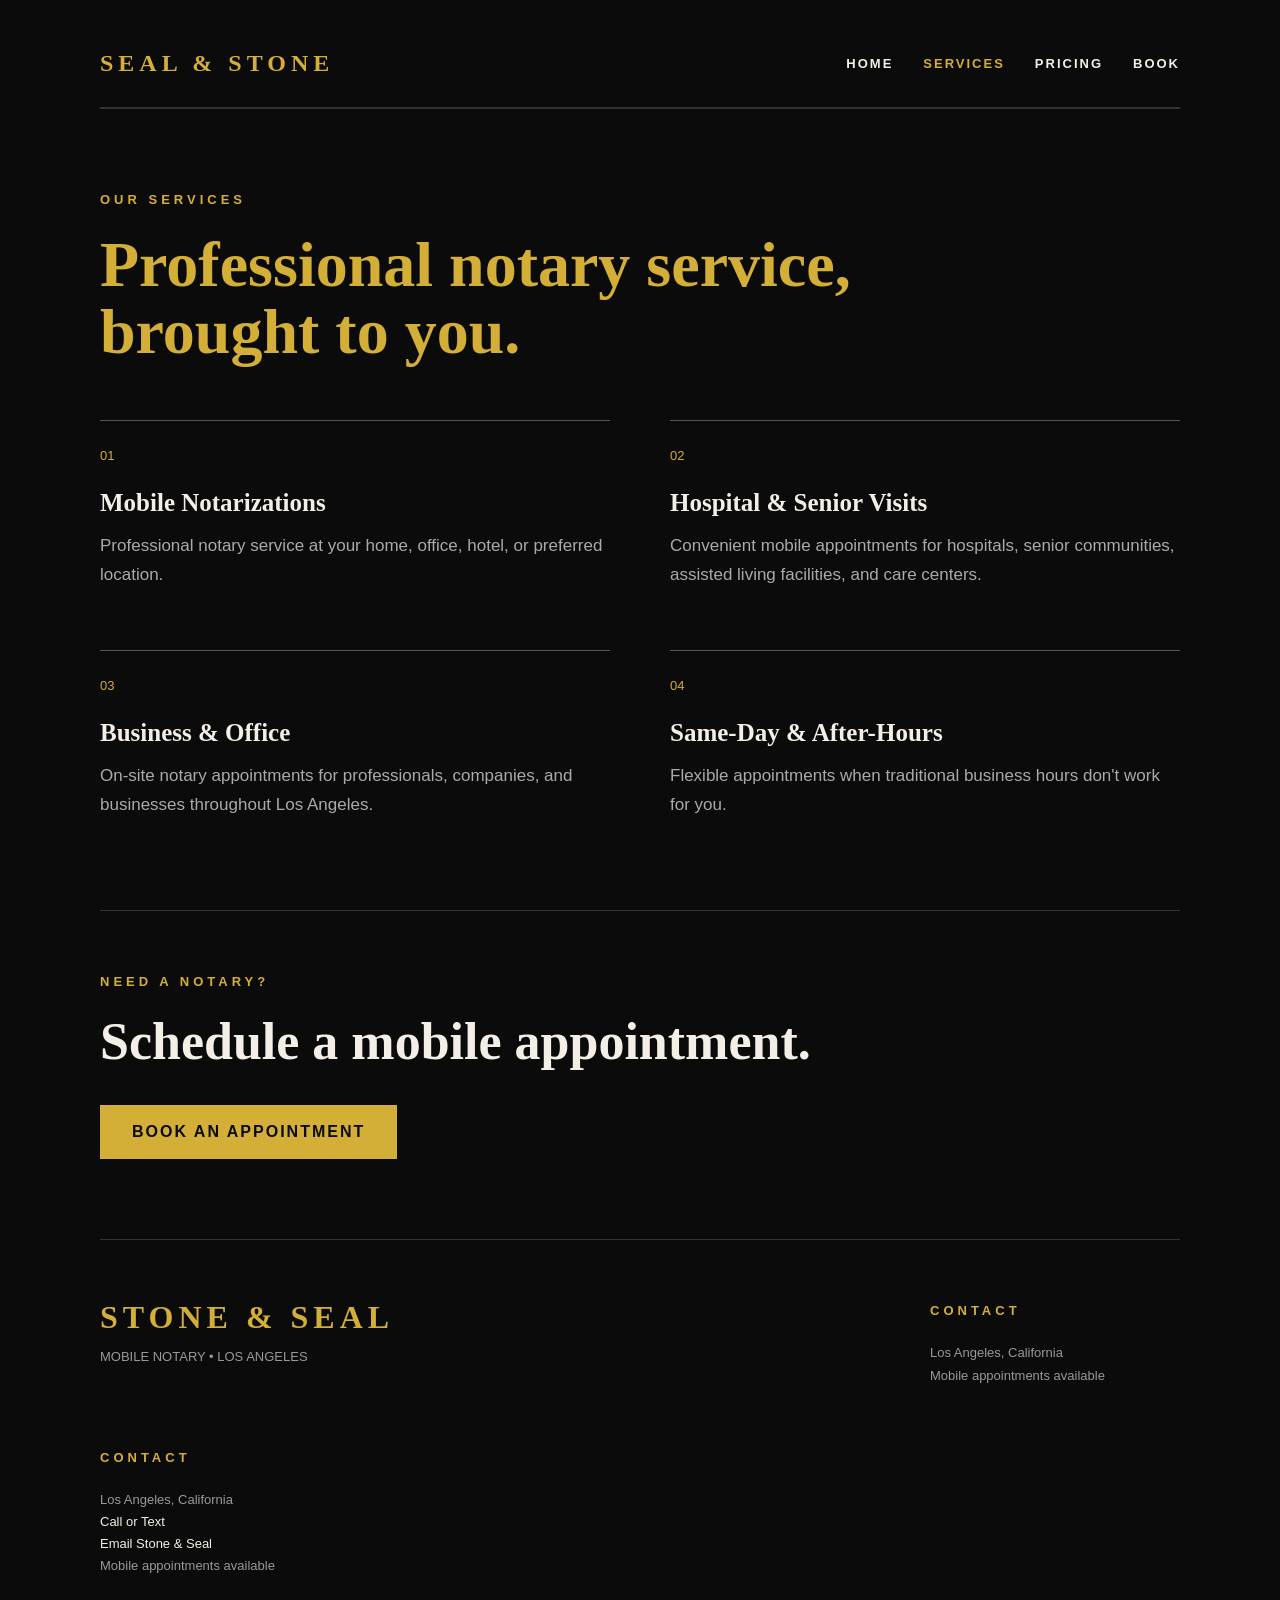
==== services.html @ bf442ad8 "Add files via upload" ====
<!DOCTYPE html>
<html lang="en">

<head>
    <meta charset="UTF-8">

    <meta
        name="viewport"
        content="width=device-width, initial-scale=1.0"
    >

    <title>Mobile Notary Los Angeles | Stone and Seal Notary</title>

    <title>Mobile Notary Services Los Angeles | Stone and Seal Notary</title>

    <meta
        name="description"
        content="Explore Stone and Seal Notary mobile notary services in Los Angeles, including home visits, hospital and senior appointments, business notarizations and flexible scheduling."
    >

    <meta
        name="robots"
        content="index, follow"
    >

    <meta
        name="theme-color"
        content="#0b0b0b"
    >

    <link
        rel="canonical"
        href="https://YOURDOMAIN.com/services.html"
    >

    <link
        rel="stylesheet"
        href="style.css"
    >
</head>

<body>

    <nav class="navbar">

        <a href="index.html" class="logo">
            SEAL & STONE
        </a>
    
        <div class="nav-links">
            <a href="index.html">Home</a>
            <a href="services.html" class="active">Services</a>
            <a href="pricing.html">Pricing</a>
            <a href="booking.html">Book</a>
        </div>
    
    </nav>


    <section class="services">

        <p class="section-label">OUR SERVICES</p>

        <h1>Professional notary service, brought to you.</h1>

        <div class="service-grid">

            <div class="service">
                <span>01</span>

                <h3>Mobile Notarizations</h3>

                <p>
                    Professional notary service at your home,
                    office, hotel, or preferred location.
                </p>
            </div>


            <div class="service">
                <span>02</span>

                <h3>Hospital & Senior Visits</h3>

                <p>
                    Convenient mobile appointments for hospitals,
                    senior communities, assisted living facilities,
                    and care centers.
                </p>
            </div>


            <div class="service">
                <span>03</span>

                <h3>Business & Office</h3>

                <p>
                    On-site notary appointments for professionals,
                    companies, and businesses throughout Los Angeles.
                </p>
            </div>


            <div class="service">
                <span>04</span>

                <h3>Same-Day & After-Hours</h3>

                <p>
                    Flexible appointments when traditional
                    business hours don't work for you.
                </p>
            </div>

        </div>


        <div class="page-cta">

            <p class="section-label">
                NEED A NOTARY?
            </p>

            <h2>
                Schedule a mobile appointment.
            </h2>

            <a href="booking.html" class="book-button">
                BOOK AN APPOINTMENT
            </a>

        </div>

    </section>


    <footer class="footer">

        <div class="footer-top">

            <div>
                <h2>STONE & SEAL</h2>
<p>MOBILE NOTARY • LOS ANGELES</p> 
            </div>

            <div class="footer-contact">
                <p class="section-label">CONTACT</p>
                <p>Los Angeles, California</p>
                <p>Mobile appointments available</p>
            </div>

        </div>

        <div class="footer-contact">
            <p class="section-label">CONTACT</p>
        
            <p>Los Angeles, California</p>
        
            <p>
                <a href="tel:YOURNUMBER">Call or Text</a>
            </p>
        
            <p>
                <a href="mailto:YOUREMAIL">Email Stone & Seal</a>
            </p>
        
            <p>
                Mobile appointments available
            </p>
        </div>

    </footer>

</body>

</html>
---- style.css ----
* {
    margin: 0;
    padding: 0;
    box-sizing: border-box;
}

html {
    scroll-behavior: smooth;
}

body {
    background-color: #0b0b0b;
    color: #f4efe6;
    font-family: Arial, sans-serif;
    min-height: 100vh;
    max-width: 1200px;
    margin: 0 auto;
    padding: 40px 60px 60px;
}


/* =========================
   TYPOGRAPHY
========================= */

h1,
h2,
h3 {
    font-family: Georgia, serif;
}

h1 {
    font-size: 64px;
    line-height: 1.05;
    color: #d4af37;
}

h2 {
    font-size: 52px;
    line-height: 1.1;
    max-width: 750px;
}

p {
    font-size: 17px;
    line-height: 1.7;
    max-width: 650px;
}

.section-label {
    color: #d4af37;
    font-size: 13px;
    font-weight: bold;
    letter-spacing: 4px;
    margin-bottom: 20px;
}


/* =========================
   NAVIGATION
========================= */

.navbar {
    width: 100%;
    display: flex;
    justify-content: space-between;
    align-items: center;
    gap: 40px;
    padding: 10px 0 30px;
    border-bottom: 1px solid #333;
}

.logo {
    color: #d4af37;
    font-family: Georgia, serif;
    font-size: 24px;
    font-weight: bold;
    letter-spacing: 5px;
    text-decoration: none;
}

.nav-links {
    display: flex;
    gap: 30px;
}

.nav-links a {
    color: #f4efe6;
    text-decoration: none;
    font-size: 13px;
    font-weight: bold;
    letter-spacing: 2px;
    text-transform: uppercase;
}

.nav-links a:hover {
    color: #d4af37;
}

.nav-links a.active {
    color: #d4af37;
}


/* =========================
   BUTTONS + LINKS
========================= */

button,
.book-button {
    display: inline-block;
    margin-top: 35px;
    padding: 18px 32px;
    background-color: #d4af37;
    color: #0b0b0b;
    border: none;
    text-decoration: none;
    font-weight: bold;
    letter-spacing: 2px;
    cursor: pointer;
}

button:hover,
.book-button:hover {
    opacity: 0.9;
}

.text-link {
    display: inline-block;
    margin-top: 30px;
    color: #d4af37;
    font-weight: bold;
    letter-spacing: 2px;
    text-decoration: none;
    font-size: 13px;
}


/* =========================
   HOMEPAGE HERO
========================= */

header {
    min-height: 620px;
    display: flex;
    flex-direction: column;
    justify-content: center;
    padding: 80px 0;
}

.brand-subtitle {
    color: #d4af37;
    font-size: 12px;
    font-weight: bold;
    letter-spacing: 4px;
    margin-bottom: 25px;
}

header h1 {
    max-width: 850px;
}

.hero-description {
    color: #aaa;
    margin-top: 30px;
    font-size: 18px;
}


/* =========================
   SHARED SECTIONS
========================= */

.services,
.pricing,
.service-area,
.booking,
.home-services,
.home-booking {
    width: 100%;
    padding: 80px 0;
    border-top: 1px solid #333;
}

.services > h1,
.pricing > h1,
.booking > h1 {
    max-width: 800px;
    margin-bottom: 55px;
}

.service-area > h2,
.home-services > h2,
.home-booking > h2 {
    margin-bottom: 35px;
}


/* =========================
   HOME SERVICES
========================= */

.home-services p:not(.section-label) {
    color: #999;
}

.home-booking {
    text-align: left;
}


/* =========================
   SERVICES PAGE
========================= */

.service-grid {
    display: grid;
    grid-template-columns: repeat(2, minmax(0, 1fr));
    gap: 60px;
    width: 100%;
}

.service {
    border-top: 1px solid #555;
    padding-top: 25px;
}

.service span {
    color: #d4af37;
    font-size: 13px;
}

.service h3 {
    font-size: 25px;
    margin-top: 25px;
}

.service p {
    color: #aaa;
    margin-top: 15px;
}

.page-cta {
    margin-top: 90px;
    padding-top: 60px;
    border-top: 1px solid #333;
}

.page-cta h2 {
    margin-bottom: 0;
}


/* =========================
   PRICING
========================= */

.price-list {
    width: 100%;
}

.price-item {
    display: flex;
    justify-content: space-between;
    align-items: center;
    gap: 40px;
    padding: 30px 0;
    border-top: 1px solid #333;
}

.price-item:last-child {
    border-bottom: 1px solid #333;
}

.price-item h3 {
    font-size: 22px;
}

.price-item p {
    color: #999;
    font-size: 14px;
    margin-top: 8px;
}

.price-item strong {
    color: #d4af37;
    font-family: Georgia, serif;
    font-size: 24px;
    white-space: nowrap;
}

.pricing-note {
    color: #777;
    font-size: 12px;
    max-width: 700px;
    margin-top: 35px;
}


/* =========================
   WHY STONE & SEAL
========================= */

.why-stone-seal {
    width: 100%;
    padding: 80px 0;
    border-top: 1px solid #333;
}

.why-stone-seal > h2 {
    margin-bottom: 50px;
}

.why-grid {
    display: grid;
    grid-template-columns: repeat(2, minmax(0, 1fr));
    gap: 45px 60px;
}

.why-item {
    border-top: 1px solid #555;
    padding-top: 25px;
}

.why-item h3 {
    font-size: 24px;
}

.why-item p {
    color: #999;
    margin-top: 15px;
}


/* =========================
   SERVICE AREA
========================= */

.area-intro {
    color: #999;
    margin-bottom: 40px;
}

.area-grid {
    display: grid;
    grid-template-columns: repeat(2, minmax(0, 1fr));
    width: 100%;
    gap: 0 40px;
}

.area-grid span {
    padding: 22px 0;
    border-top: 1px solid #333;
    font-family: Georgia, serif;
    font-size: 20px;
}

.area-note {
    color: #777;
    font-size: 12px;
    margin-top: 35px;
}


/* =========================
   BOOKING
========================= */

.booking-intro {
    color: #999;
    margin-bottom: 40px;
}

.booking-form {
    width: 100%;
}

.form-row {
    display: grid;
    grid-template-columns: repeat(2, minmax(0, 1fr));
    gap: 30px;
}

.form-group {
    display: flex;
    flex-direction: column;
    margin-bottom: 30px;
}

.form-group label {
    color: #d4af37;
    font-size: 11px;
    font-weight: bold;
    letter-spacing: 2px;
    margin-bottom: 12px;
}

.form-group input,
.form-group textarea,
.form-group select {
    width: 100%;
    background: transparent;
    color: #f4efe6;
    border: 1px solid #444;
    padding: 17px;
    font-size: 16px;
    outline: none;
    border-radius: 0;
}

.form-group select {
    background-color: #0b0b0b;
}

.form-group input:focus,
.form-group textarea:focus,
.form-group select:focus {
    border-color: #d4af37;
}

.form-group textarea {
    resize: vertical;
}

.form-note {
    color: #777;
    font-size: 11px;
    margin-top: 20px;
}


/* =========================
   APPOINTMENT READY
========================= */

.appointment-ready {
    width: 100%;
    padding: 80px 0;
    border-top: 1px solid #333;
}

.appointment-ready > h2 {
    margin-bottom: 50px;
}

.ready-grid {
    display: grid;
    grid-template-columns: repeat(2, minmax(0, 1fr));
    gap: 45px 60px;
}

.ready-item {
    border-top: 1px solid #555;
    padding-top: 25px;
}

.ready-item h3 {
    font-size: 24px;
}

.ready-item p {
    color: #999;
    margin-top: 15px;
}


/* =========================
   FOOTER
========================= */

.footer {
    padding: 60px 0 30px;
    border-top: 1px solid #333;
}

.footer-top {
    display: flex;
    justify-content: space-between;
    gap: 60px;
    padding-bottom: 60px;
}

.footer h2 {
    color: #d4af37;
    font-size: 32px;
    letter-spacing: 5px;
    margin: 0 0 10px;
}

.footer p {
    color: #999;
    font-size: 13px;
}

.footer-contact {
    min-width: 250px;
}

.footer-contact .section-label {
    color: #d4af37;
}

.footer-contact a {
    color: #f4efe6;
    text-decoration: none;
}

.footer-contact a:hover {
    color: #d4af37;
}

.footer-bottom {
    display: flex;
    justify-content: space-between;
    gap: 40px;
    padding-top: 25px;
    border-top: 1px solid #333;
}

.footer-bottom p {
    color: #666;
    font-size: 11px;
}


/* =========================
   MOBILE
========================= */

@media (max-width: 700px) {

    body {
        padding: 25px 22px 40px;
    }

    .navbar {
        align-items: flex-start;
        flex-direction: column;
        gap: 20px;
    }

    .nav-links {
        width: 100%;
        justify-content: space-between;
        gap: 15px;
    }

    .nav-links a {
        font-size: 11px;
    }

    .logo {
        font-size: 21px;
        letter-spacing: 4px;
    }

    header {
        min-height: 520px;
        padding: 60px 0;
    }

    h1 {
        font-size: 42px;
    }

    h2 {
        font-size: 38px;
    }

    p {
        font-size: 15px;
    }

    .services,
    .pricing,
    .service-area,
    .booking,
    .home-services,
    .home-booking,
    .why-stone-seal,
    .appointment-ready {
        padding: 55px 0;
    }

    .service-grid,
    .area-grid,
    .form-row,
    .why-grid,
    .ready-grid {
        grid-template-columns: 1fr;
        gap: 0;
    }

    .service-grid {
        gap: 45px;
    }

    .why-grid,
    .ready-grid {
        gap: 45px;
    }

    .price-item {
        align-items: flex-start;
        gap: 20px;
    }

    .price-item strong {
        font-size: 20px;
    }

    .book-button,
    button {
        width: 100%;
        text-align: center;
    }

    .page-cta {
        margin-top: 60px;
        padding-top: 50px;
    }

    .footer {
        padding: 45px 0 25px;
    }

    .footer-top,
    .footer-bottom {
        flex-direction: column;
        gap: 25px;
    }

    .footer-top {
        padding-bottom: 40px;
    }
}
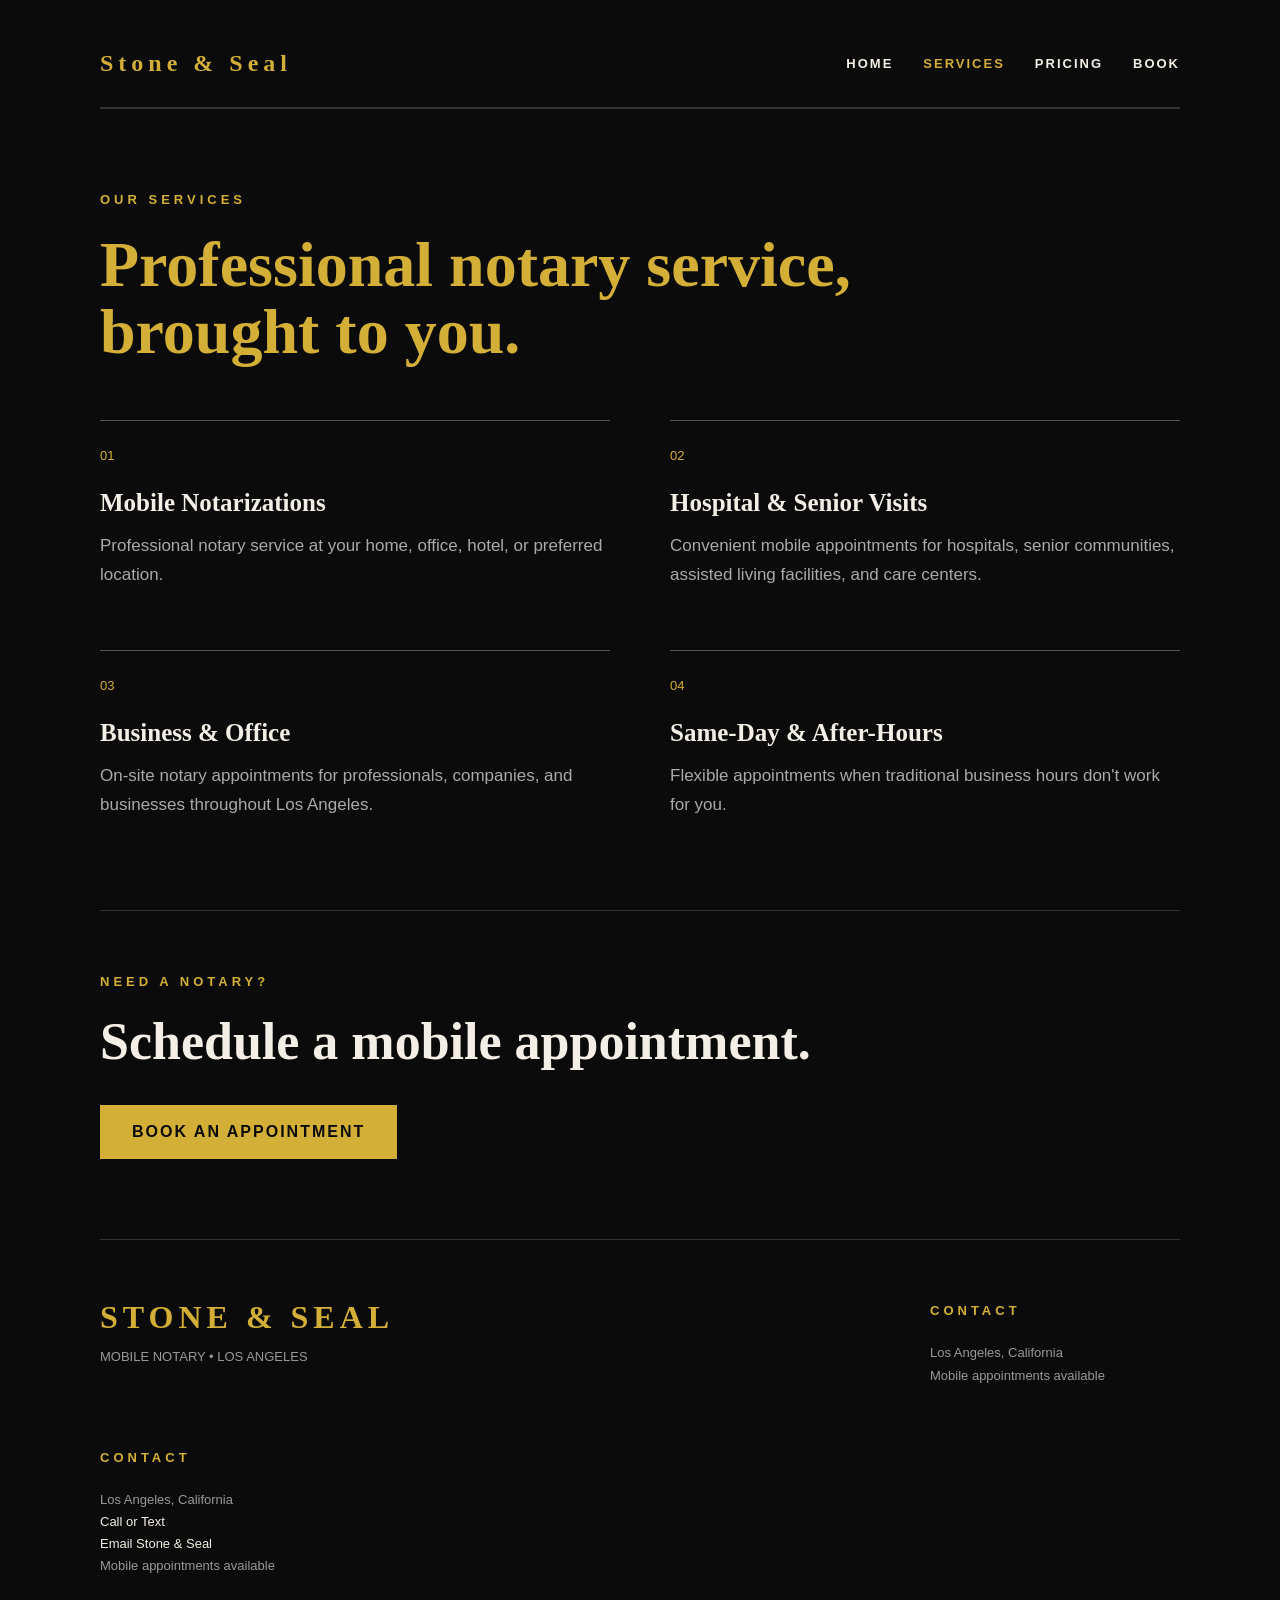
==== commit e70fe9f9: "Add files via upload" ====
--- a/services.html
+++ b/services.html
@@ -44,7 +44,7 @@
     <nav class="navbar">
 
         <a href="index.html" class="logo">
-            SEAL & STONE
+            Stone & Seal
         </a>
     
         <div class="nav-links">
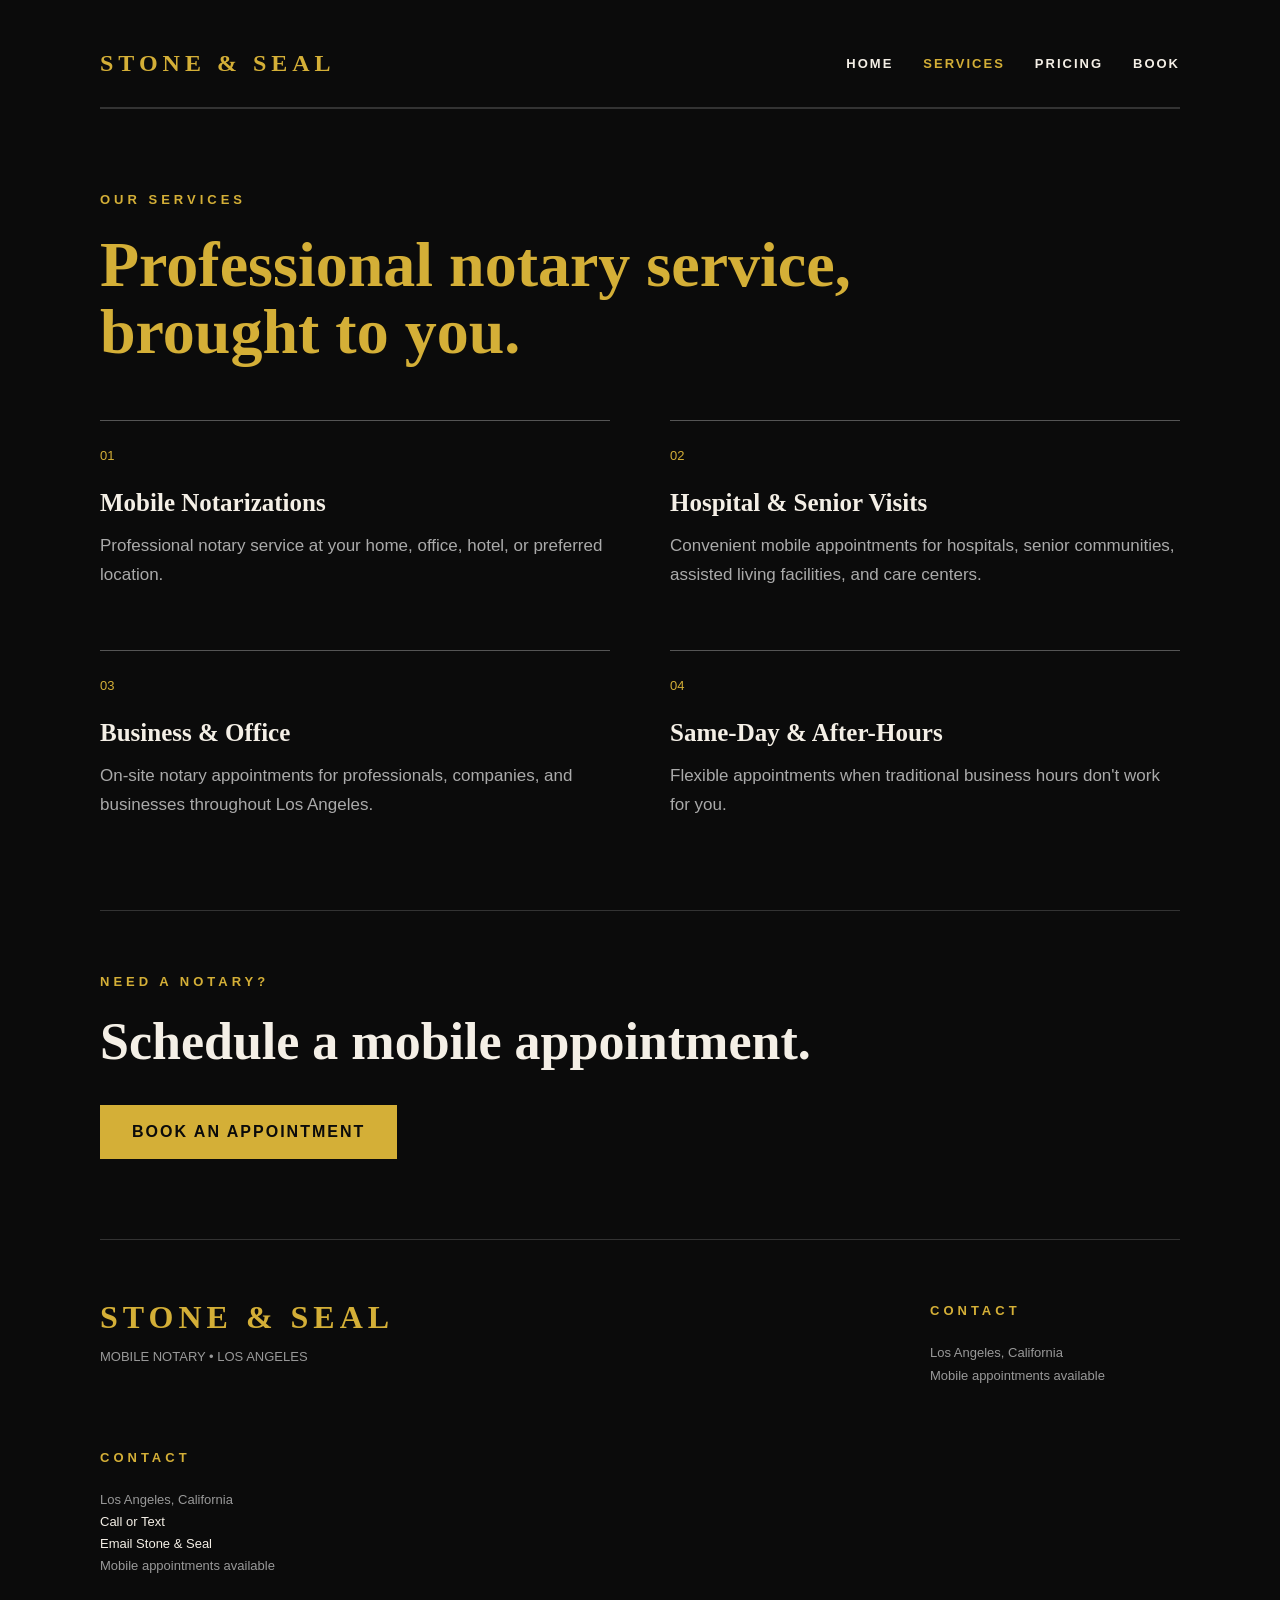
==== commit 61e3ac4a: "Add files via upload" ====
--- a/services.html
+++ b/services.html
@@ -44,7 +44,7 @@
     <nav class="navbar">
 
         <a href="index.html" class="logo">
-            Stone & Seal
+            STONE & SEAL
         </a>
     
         <div class="nav-links">
